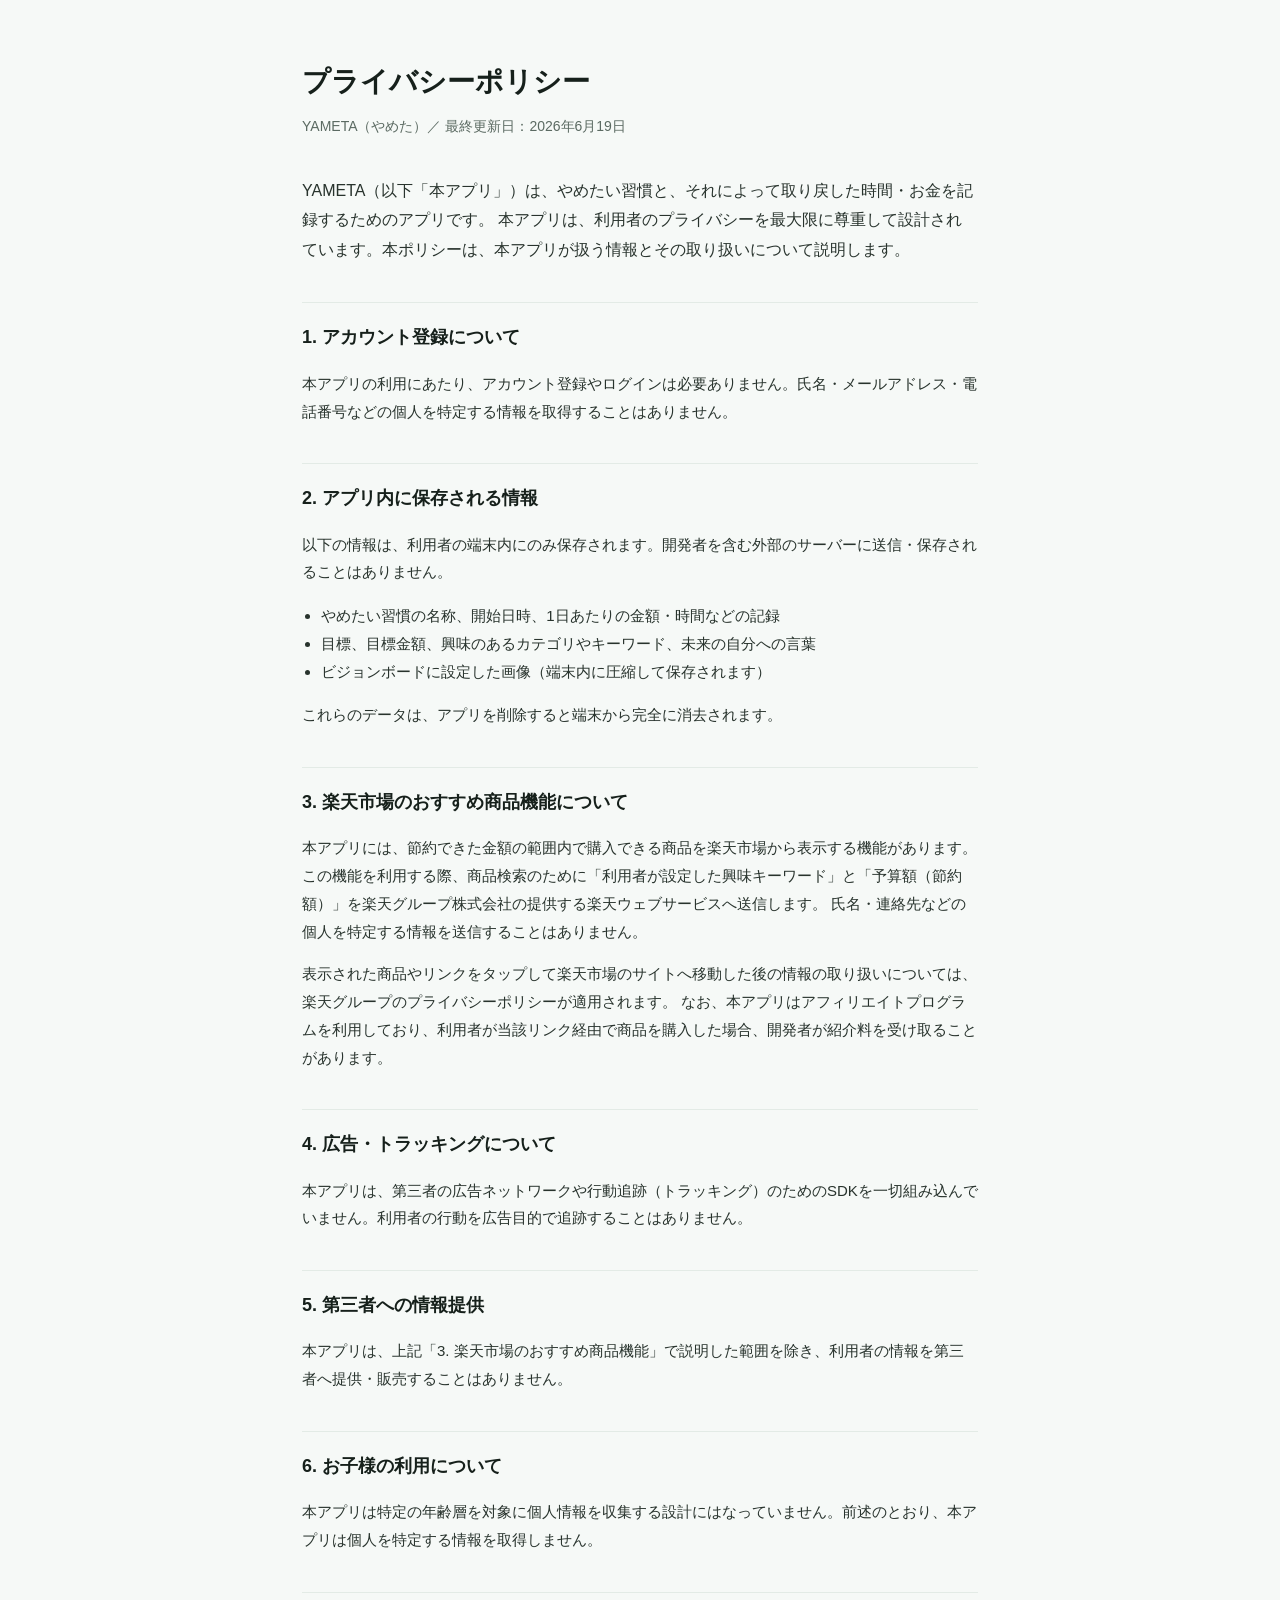
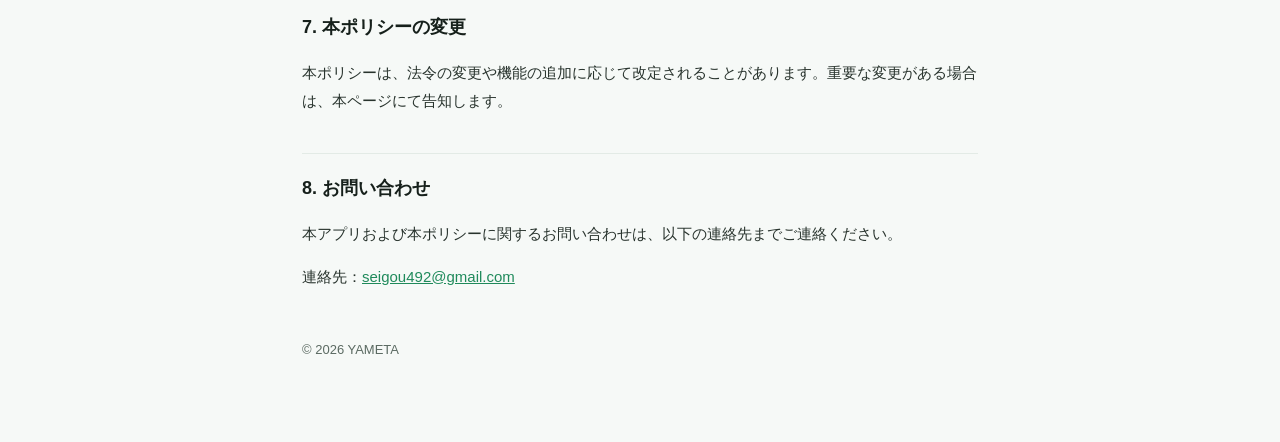
==== privacy.html @ dff2b523 "YAMETA web: landing page + privacy policy" ====
<!DOCTYPE html>
<html lang="ja">
<head>
  <meta charset="UTF-8" />
  <meta name="viewport" content="width=device-width, initial-scale=1.0" />
  <title>プライバシーポリシー｜YAMETA</title>
  <style>
    :root { --ink:#16201b; --muted:#5b6a62; --line:#e3ebe6; --accent:#1f8a5b; }
    * { box-sizing: border-box; }
    body {
      margin: 0; background:#f6f9f7; color: var(--ink);
      font-family: -apple-system, BlinkMacSystemFont, "Hiragino Kaku Gothic ProN", "Noto Sans JP", sans-serif;
      line-height: 1.85; -webkit-font-smoothing: antialiased;
    }
    .wrap { max-width: 720px; margin: 0 auto; padding: 56px 22px 80px; }
    h1 { font-size: 28px; margin: 0 0 6px; }
    .updated { color: var(--muted); font-size: 14px; margin-bottom: 36px; }
    h2 { font-size: 18px; margin: 38px 0 10px; padding-top: 18px; border-top: 1px solid var(--line); }
    p, li { font-size: 15px; color: #28332d; }
    ul { padding-left: 1.2em; }
    a { color: var(--accent); }
    .lead { font-size: 16px; }
    footer { margin-top: 48px; color: var(--muted); font-size: 13px; }
  </style>
</head>
<body>
  <div class="wrap">
    <h1>プライバシーポリシー</h1>
    <div class="updated">YAMETA（やめた）／ 最終更新日：2026年6月19日</div>

    <p class="lead">
      YAMETA（以下「本アプリ」）は、やめたい習慣と、それによって取り戻した時間・お金を記録するためのアプリです。
      本アプリは、利用者のプライバシーを最大限に尊重して設計されています。本ポリシーは、本アプリが扱う情報とその取り扱いについて説明します。
    </p>

    <h2>1. アカウント登録について</h2>
    <p>本アプリの利用にあたり、アカウント登録やログインは必要ありません。氏名・メールアドレス・電話番号などの個人を特定する情報を取得することはありません。</p>

    <h2>2. アプリ内に保存される情報</h2>
    <p>以下の情報は、利用者の端末内にのみ保存されます。開発者を含む外部のサーバーに送信・保存されることはありません。</p>
    <ul>
      <li>やめたい習慣の名称、開始日時、1日あたりの金額・時間などの記録</li>
      <li>目標、目標金額、興味のあるカテゴリやキーワード、未来の自分への言葉</li>
      <li>ビジョンボードに設定した画像（端末内に圧縮して保存されます）</li>
    </ul>
    <p>これらのデータは、アプリを削除すると端末から完全に消去されます。</p>

    <h2>3. 楽天市場のおすすめ商品機能について</h2>
    <p>
      本アプリには、節約できた金額の範囲内で購入できる商品を楽天市場から表示する機能があります。
      この機能を利用する際、商品検索のために「利用者が設定した興味キーワード」と「予算額（節約額）」を楽天グループ株式会社の提供する楽天ウェブサービスへ送信します。
      氏名・連絡先などの個人を特定する情報を送信することはありません。
    </p>
    <p>
      表示された商品やリンクをタップして楽天市場のサイトへ移動した後の情報の取り扱いについては、楽天グループのプライバシーポリシーが適用されます。
      なお、本アプリはアフィリエイトプログラムを利用しており、利用者が当該リンク経由で商品を購入した場合、開発者が紹介料を受け取ることがあります。
    </p>

    <h2>4. 広告・トラッキングについて</h2>
    <p>本アプリは、第三者の広告ネットワークや行動追跡（トラッキング）のためのSDKを一切組み込んでいません。利用者の行動を広告目的で追跡することはありません。</p>

    <h2>5. 第三者への情報提供</h2>
    <p>本アプリは、上記「3. 楽天市場のおすすめ商品機能」で説明した範囲を除き、利用者の情報を第三者へ提供・販売することはありません。</p>

    <h2>6. お子様の利用について</h2>
    <p>本アプリは特定の年齢層を対象に個人情報を収集する設計にはなっていません。前述のとおり、本アプリは個人を特定する情報を取得しません。</p>

    <h2>7. 本ポリシーの変更</h2>
    <p>本ポリシーは、法令の変更や機能の追加に応じて改定されることがあります。重要な変更がある場合は、本ページにて告知します。</p>

    <h2>8. お問い合わせ</h2>
    <p>本アプリおよび本ポリシーに関するお問い合わせは、以下の連絡先までご連絡ください。</p>
    <p>連絡先：<a href="mailto:seigou492@gmail.com">seigou492@gmail.com</a></p>

    <footer>
      © 2026 YAMETA
    </footer>
  </div>
</body>
</html>
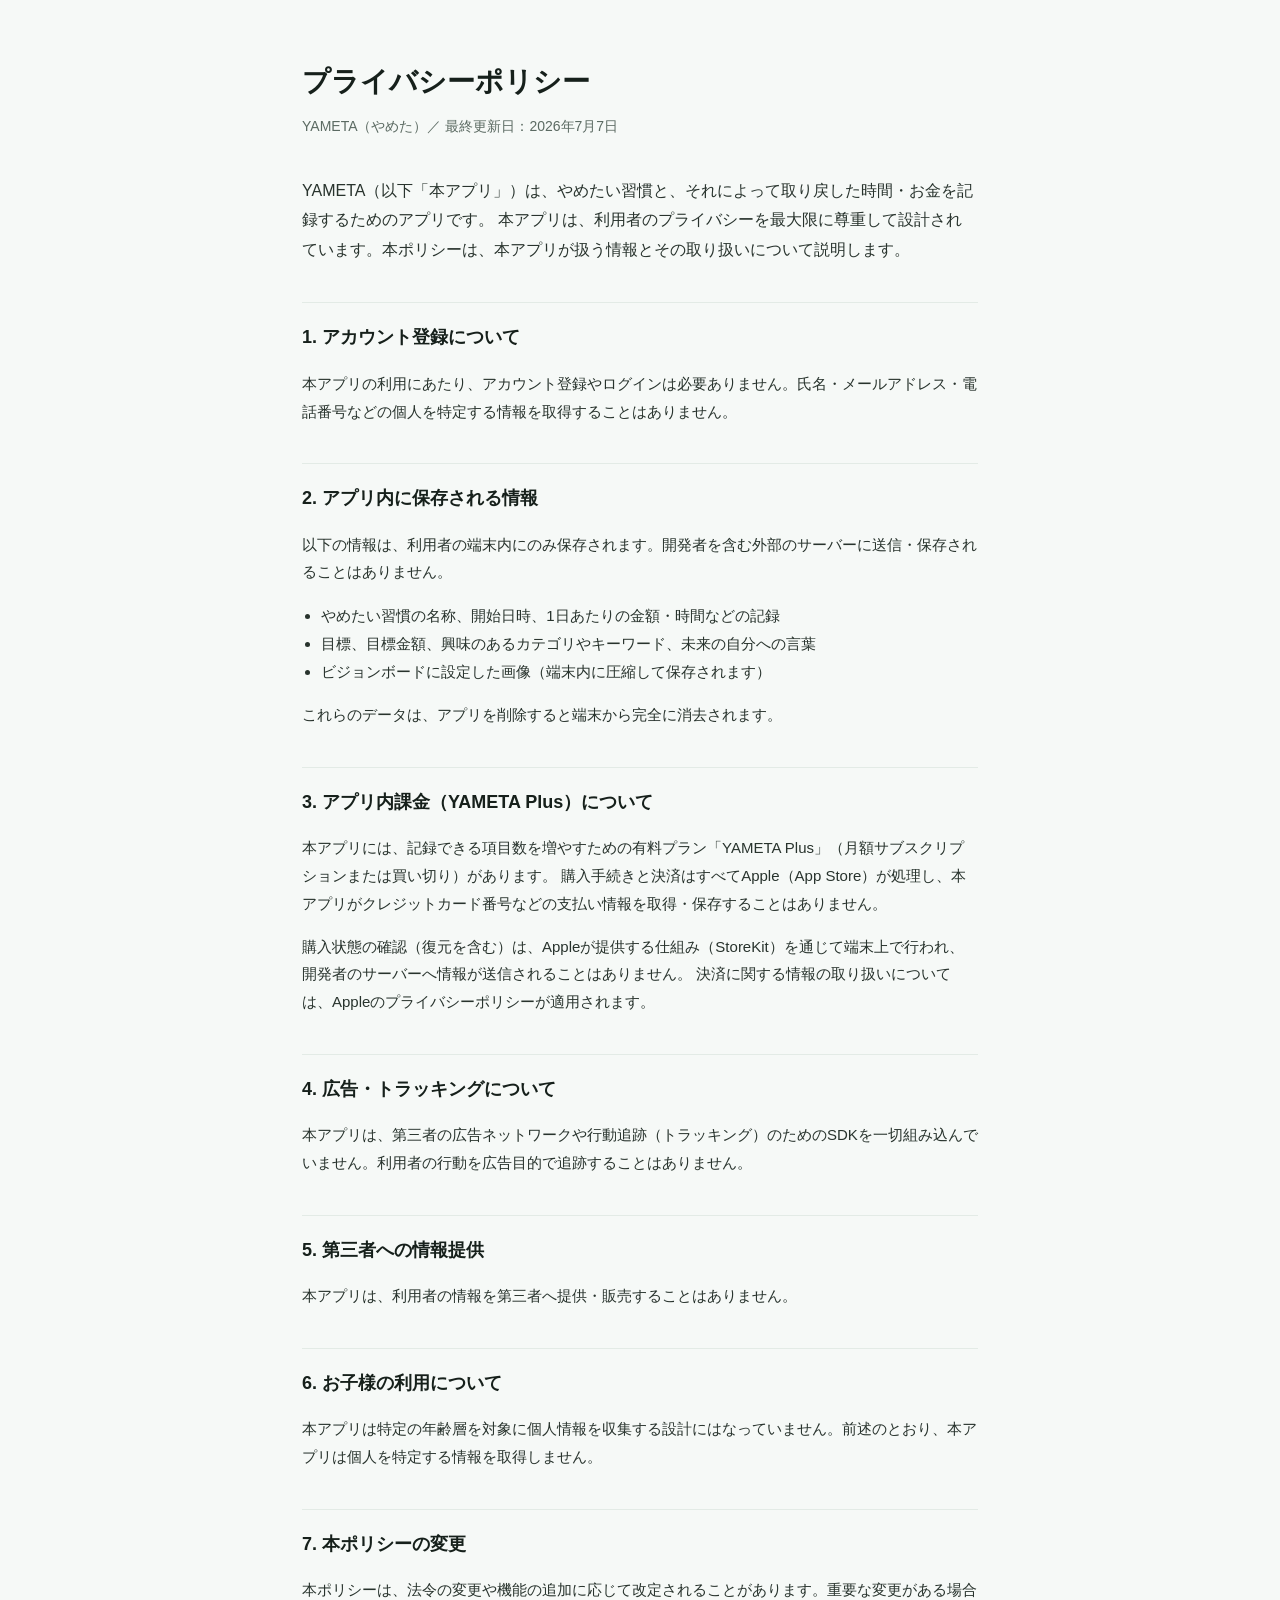
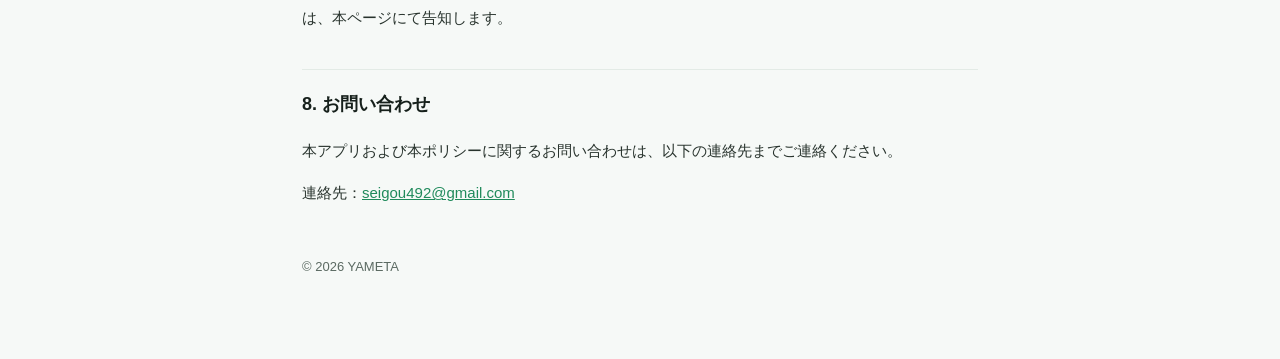
==== commit 0d2ade18: "Update privacy policy: remove Rakuten affiliate section, add YAMETA Plus IAP The Rakuten recommendat" ====
--- a/privacy.html
+++ b/privacy.html
@@ -26,7 +26,7 @@
 <body>
   <div class="wrap">
     <h1>プライバシーポリシー</h1>
-    <div class="updated">YAMETA（やめた）／ 最終更新日：2026年6月19日</div>
+    <div class="updated">YAMETA（やめた）／ 最終更新日：2026年7月7日</div>
 
     <p class="lead">
       YAMETA（以下「本アプリ」）は、やめたい習慣と、それによって取り戻した時間・お金を記録するためのアプリです。
@@ -45,22 +45,21 @@
     </ul>
     <p>これらのデータは、アプリを削除すると端末から完全に消去されます。</p>
 
-    <h2>3. 楽天市場のおすすめ商品機能について</h2>
+    <h2>3. アプリ内課金（YAMETA Plus）について</h2>
     <p>
-      本アプリには、節約できた金額の範囲内で購入できる商品を楽天市場から表示する機能があります。
-      この機能を利用する際、商品検索のために「利用者が設定した興味キーワード」と「予算額（節約額）」を楽天グループ株式会社の提供する楽天ウェブサービスへ送信します。
-      氏名・連絡先などの個人を特定する情報を送信することはありません。
+      本アプリには、記録できる項目数を増やすための有料プラン「YAMETA Plus」（月額サブスクリプションまたは買い切り）があります。
+      購入手続きと決済はすべてApple（App Store）が処理し、本アプリがクレジットカード番号などの支払い情報を取得・保存することはありません。
     </p>
     <p>
-      表示された商品やリンクをタップして楽天市場のサイトへ移動した後の情報の取り扱いについては、楽天グループのプライバシーポリシーが適用されます。
-      なお、本アプリはアフィリエイトプログラムを利用しており、利用者が当該リンク経由で商品を購入した場合、開発者が紹介料を受け取ることがあります。
+      購入状態の確認（復元を含む）は、Appleが提供する仕組み（StoreKit）を通じて端末上で行われ、開発者のサーバーへ情報が送信されることはありません。
+      決済に関する情報の取り扱いについては、Appleのプライバシーポリシーが適用されます。
     </p>
 
     <h2>4. 広告・トラッキングについて</h2>
     <p>本アプリは、第三者の広告ネットワークや行動追跡（トラッキング）のためのSDKを一切組み込んでいません。利用者の行動を広告目的で追跡することはありません。</p>
 
     <h2>5. 第三者への情報提供</h2>
-    <p>本アプリは、上記「3. 楽天市場のおすすめ商品機能」で説明した範囲を除き、利用者の情報を第三者へ提供・販売することはありません。</p>
+    <p>本アプリは、利用者の情報を第三者へ提供・販売することはありません。</p>
 
     <h2>6. お子様の利用について</h2>
     <p>本アプリは特定の年齢層を対象に個人情報を収集する設計にはなっていません。前述のとおり、本アプリは個人を特定する情報を取得しません。</p>
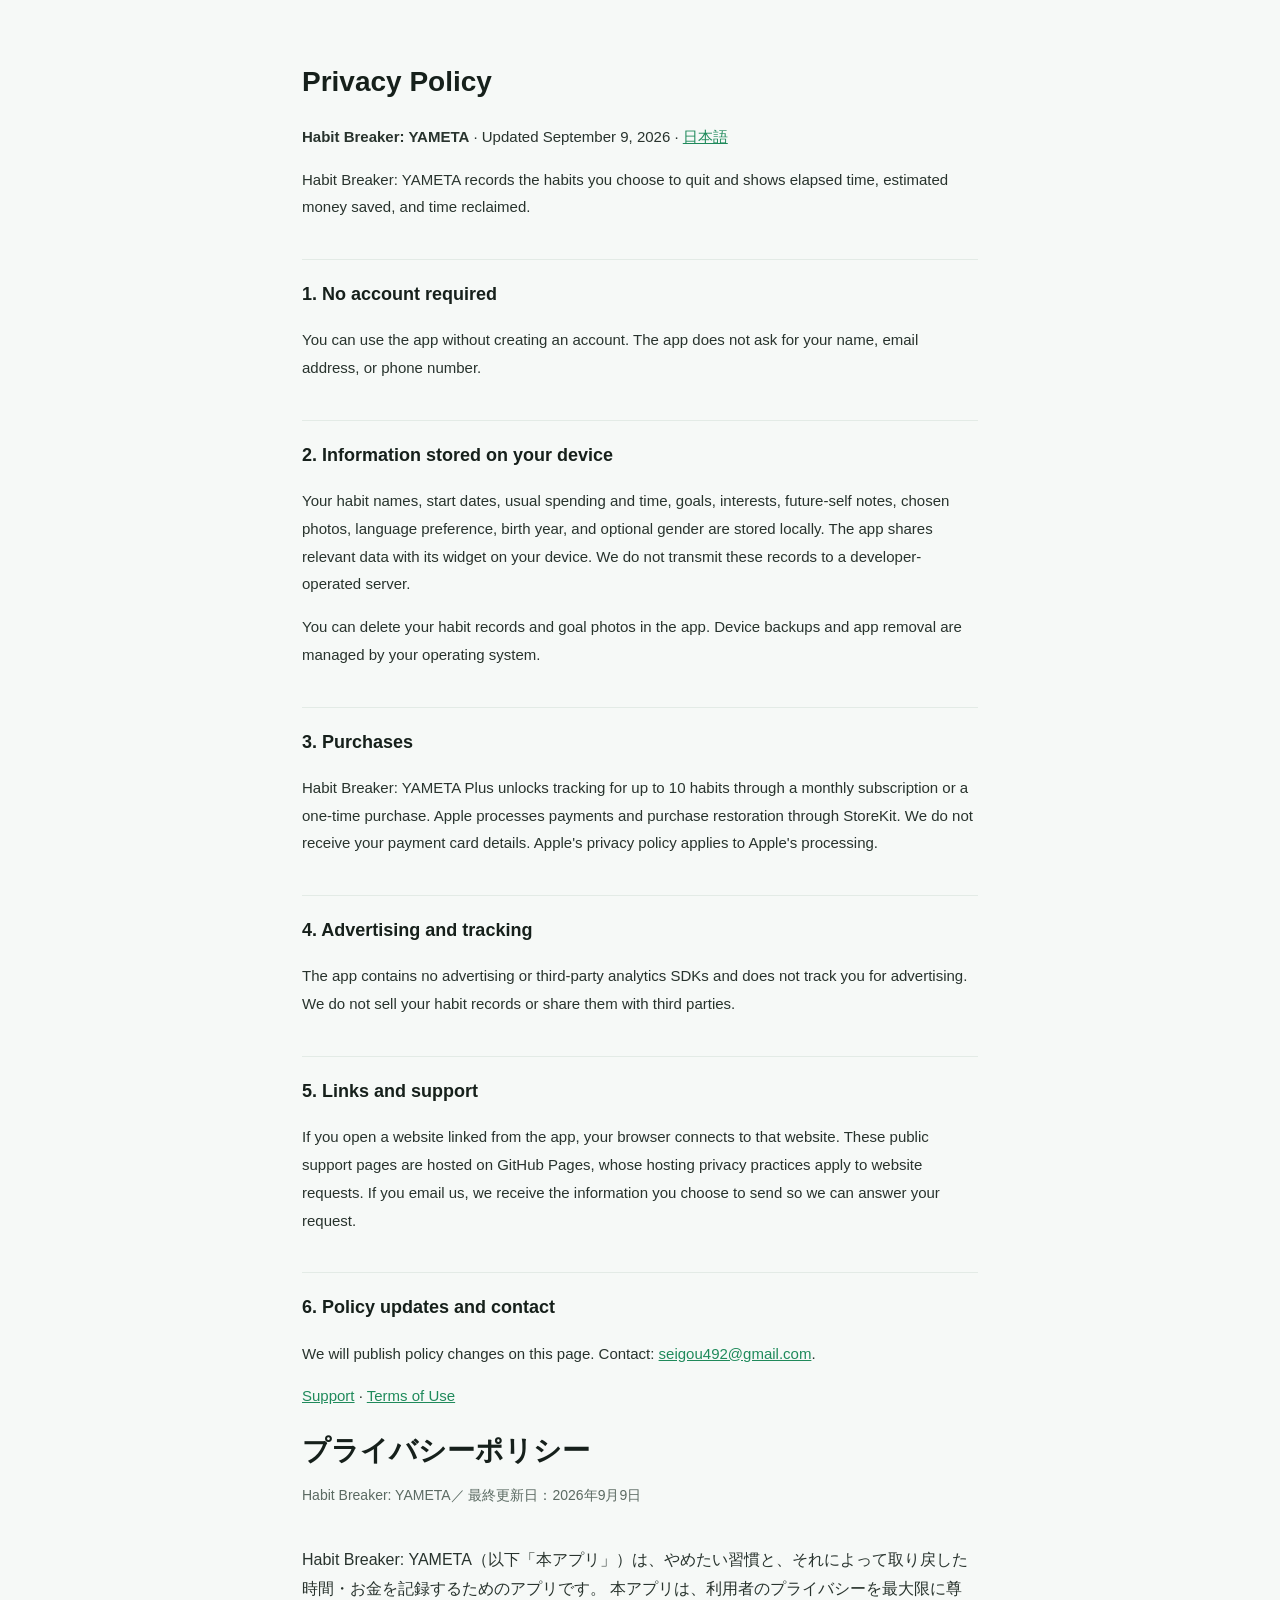
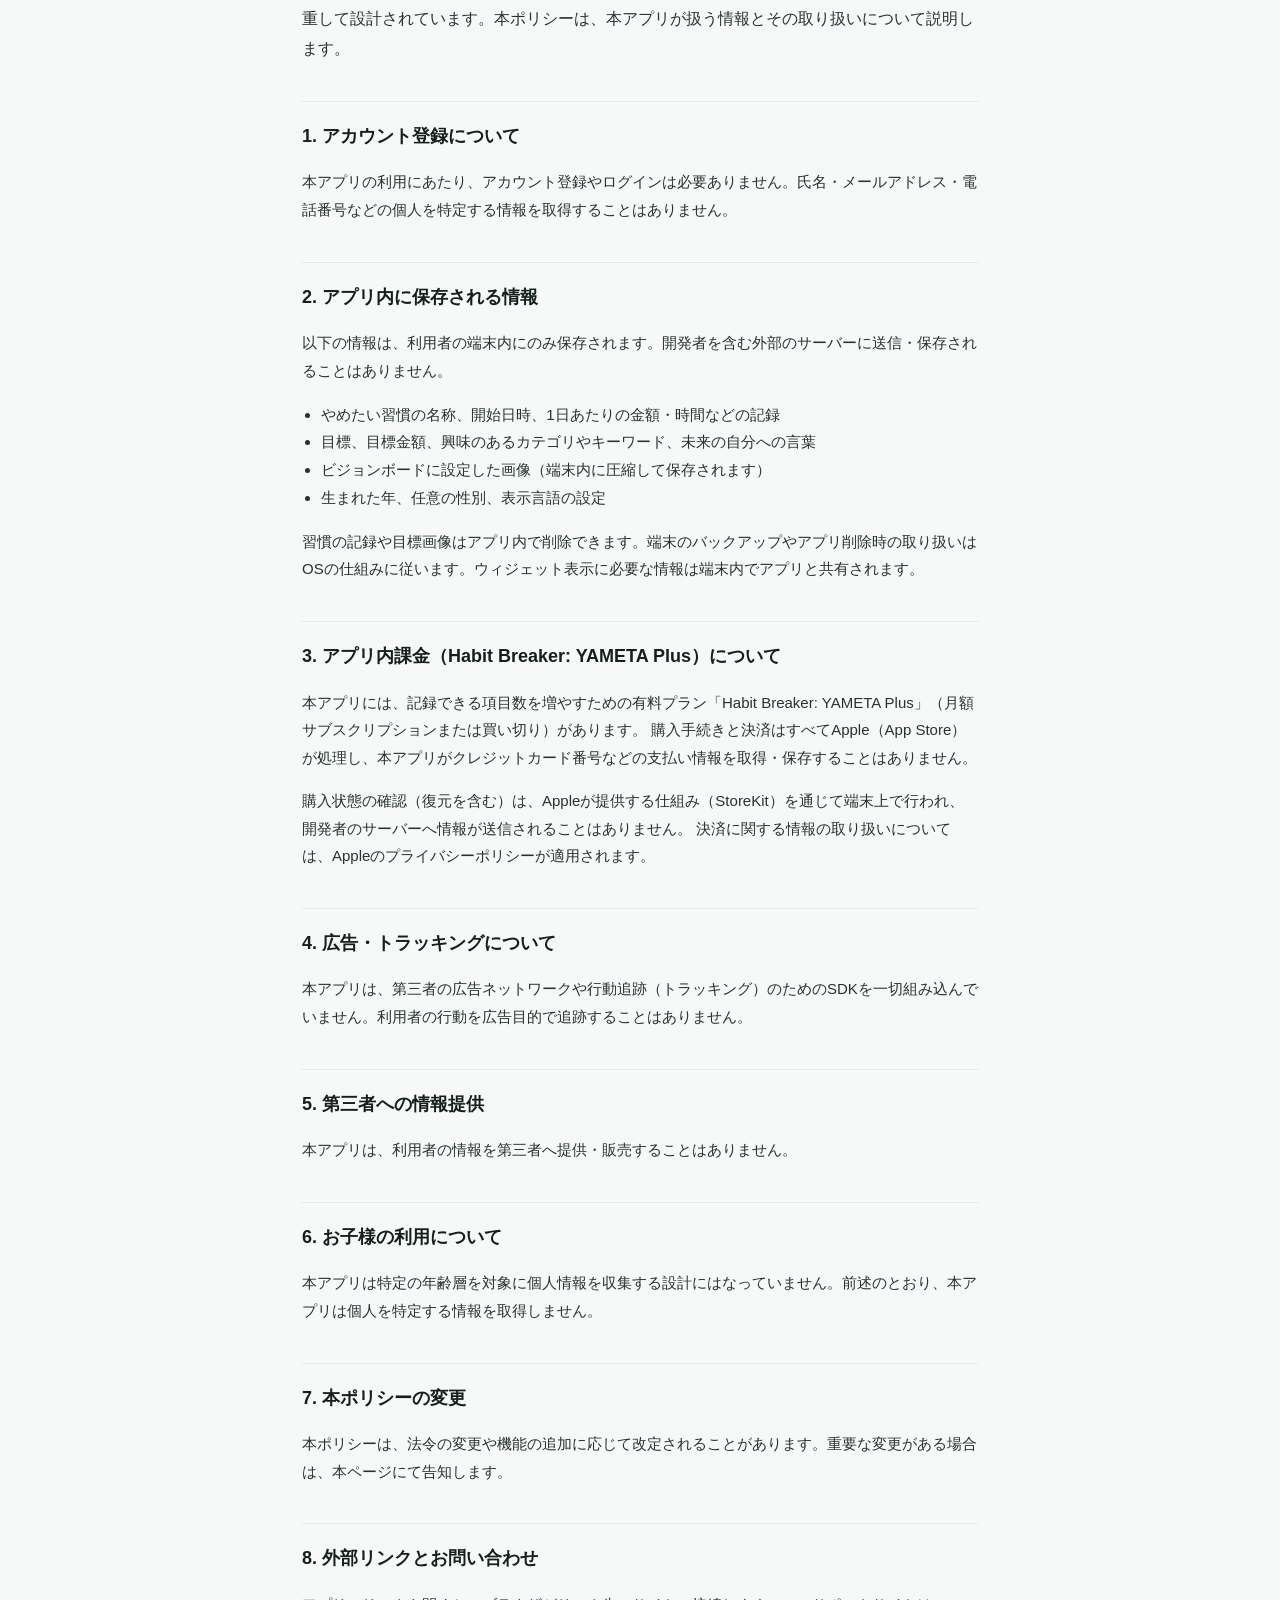
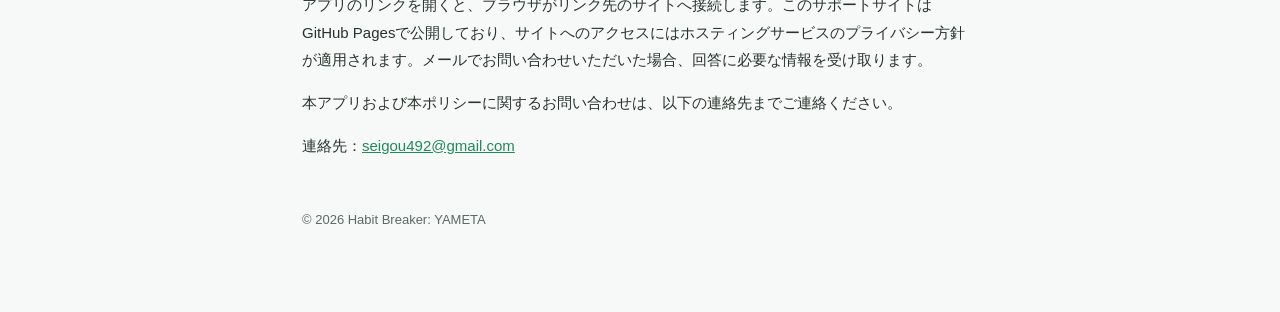
==== commit 52f2afa1: "Unify Habit Breaker YAMETA branding and update support policies" ====
--- a/privacy.html
+++ b/privacy.html
@@ -1,9 +1,9 @@
 <!DOCTYPE html>
-<html lang="ja">
+<html lang="en">
 <head>
   <meta charset="UTF-8" />
   <meta name="viewport" content="width=device-width, initial-scale=1.0" />
-  <title>プライバシーポリシー｜YAMETA</title>
+  <title>Privacy Policy | Habit Breaker: YAMETA</title>
   <style>
     :root { --ink:#16201b; --muted:#5b6a62; --line:#e3ebe6; --accent:#1f8a5b; }
     * { box-sizing: border-box; }
@@ -25,11 +25,22 @@
 </head>
 <body>
   <div class="wrap">
-    <h1>プライバシーポリシー</h1>
-    <div class="updated">YAMETA（やめた）／ 最終更新日：2026年7月7日</div>
+    <h1>Privacy Policy</h1>
+    <p><strong>Habit Breaker: YAMETA</strong> · Updated September 9, 2026 · <a href="#ja">日本語</a></p>
+    <p>Habit Breaker: YAMETA records the habits you choose to quit and shows elapsed time, estimated money saved, and time reclaimed.</p>
+    <h2>1. No account required</h2><p>You can use the app without creating an account. The app does not ask for your name, email address, or phone number.</p>
+    <h2>2. Information stored on your device</h2><p>Your habit names, start dates, usual spending and time, goals, interests, future-self notes, chosen photos, language preference, birth year, and optional gender are stored locally. The app shares relevant data with its widget on your device. We do not transmit these records to a developer-operated server.</p>
+    <p>You can delete your habit records and goal photos in the app. Device backups and app removal are managed by your operating system.</p>
+    <h2>3. Purchases</h2><p>Habit Breaker: YAMETA Plus unlocks tracking for up to 10 habits through a monthly subscription or a one-time purchase. Apple processes payments and purchase restoration through StoreKit. We do not receive your payment card details. Apple's privacy policy applies to Apple's processing.</p>
+    <h2>4. Advertising and tracking</h2><p>The app contains no advertising or third-party analytics SDKs and does not track you for advertising. We do not sell your habit records or share them with third parties.</p>
+    <h2>5. Links and support</h2><p>If you open a website linked from the app, your browser connects to that website. These public support pages are hosted on GitHub Pages, whose hosting privacy practices apply to website requests. If you email us, we receive the information you choose to send so we can answer your request.</p>
+    <h2>6. Policy updates and contact</h2><p>We will publish policy changes on this page. Contact: <a href="mailto:seigou492@gmail.com">seigou492@gmail.com</a>.</p>
+    <p><a href="support.html">Support</a> · <a href="terms.html">Terms of Use</a></p>
+    <section lang="ja" id="ja"><h1>プライバシーポリシー</h1>
+    <div class="updated">Habit Breaker: YAMETA／ 最終更新日：2026年9月9日</div>
 
     <p class="lead">
-      YAMETA（以下「本アプリ」）は、やめたい習慣と、それによって取り戻した時間・お金を記録するためのアプリです。
+      Habit Breaker: YAMETA（以下「本アプリ」）は、やめたい習慣と、それによって取り戻した時間・お金を記録するためのアプリです。
       本アプリは、利用者のプライバシーを最大限に尊重して設計されています。本ポリシーは、本アプリが扱う情報とその取り扱いについて説明します。
     </p>
 
@@ -42,12 +53,13 @@
       <li>やめたい習慣の名称、開始日時、1日あたりの金額・時間などの記録</li>
       <li>目標、目標金額、興味のあるカテゴリやキーワード、未来の自分への言葉</li>
       <li>ビジョンボードに設定した画像（端末内に圧縮して保存されます）</li>
+      <li>生まれた年、任意の性別、表示言語の設定</li>
     </ul>
-    <p>これらのデータは、アプリを削除すると端末から完全に消去されます。</p>
+    <p>習慣の記録や目標画像はアプリ内で削除できます。端末のバックアップやアプリ削除時の取り扱いはOSの仕組みに従います。ウィジェット表示に必要な情報は端末内でアプリと共有されます。</p>
 
-    <h2>3. アプリ内課金（YAMETA Plus）について</h2>
+    <h2>3. アプリ内課金（Habit Breaker: YAMETA Plus）について</h2>
     <p>
-      本アプリには、記録できる項目数を増やすための有料プラン「YAMETA Plus」（月額サブスクリプションまたは買い切り）があります。
+      本アプリには、記録できる項目数を増やすための有料プラン「Habit Breaker: YAMETA Plus」（月額サブスクリプションまたは買い切り）があります。
       購入手続きと決済はすべてApple（App Store）が処理し、本アプリがクレジットカード番号などの支払い情報を取得・保存することはありません。
     </p>
     <p>
@@ -67,12 +79,13 @@
     <h2>7. 本ポリシーの変更</h2>
     <p>本ポリシーは、法令の変更や機能の追加に応じて改定されることがあります。重要な変更がある場合は、本ページにて告知します。</p>
 
-    <h2>8. お問い合わせ</h2>
+    <h2>8. 外部リンクとお問い合わせ</h2><p>アプリのリンクを開くと、ブラウザがリンク先のサイトへ接続します。このサポートサイトはGitHub Pagesで公開しており、サイトへのアクセスにはホスティングサービスのプライバシー方針が適用されます。メールでお問い合わせいただいた場合、回答に必要な情報を受け取ります。</p>
     <p>本アプリおよび本ポリシーに関するお問い合わせは、以下の連絡先までご連絡ください。</p>
     <p>連絡先：<a href="mailto:seigou492@gmail.com">seigou492@gmail.com</a></p>
 
+    </section>
     <footer>
-      © 2026 YAMETA
+      © 2026 Habit Breaker: YAMETA
     </footer>
   </div>
 </body>
